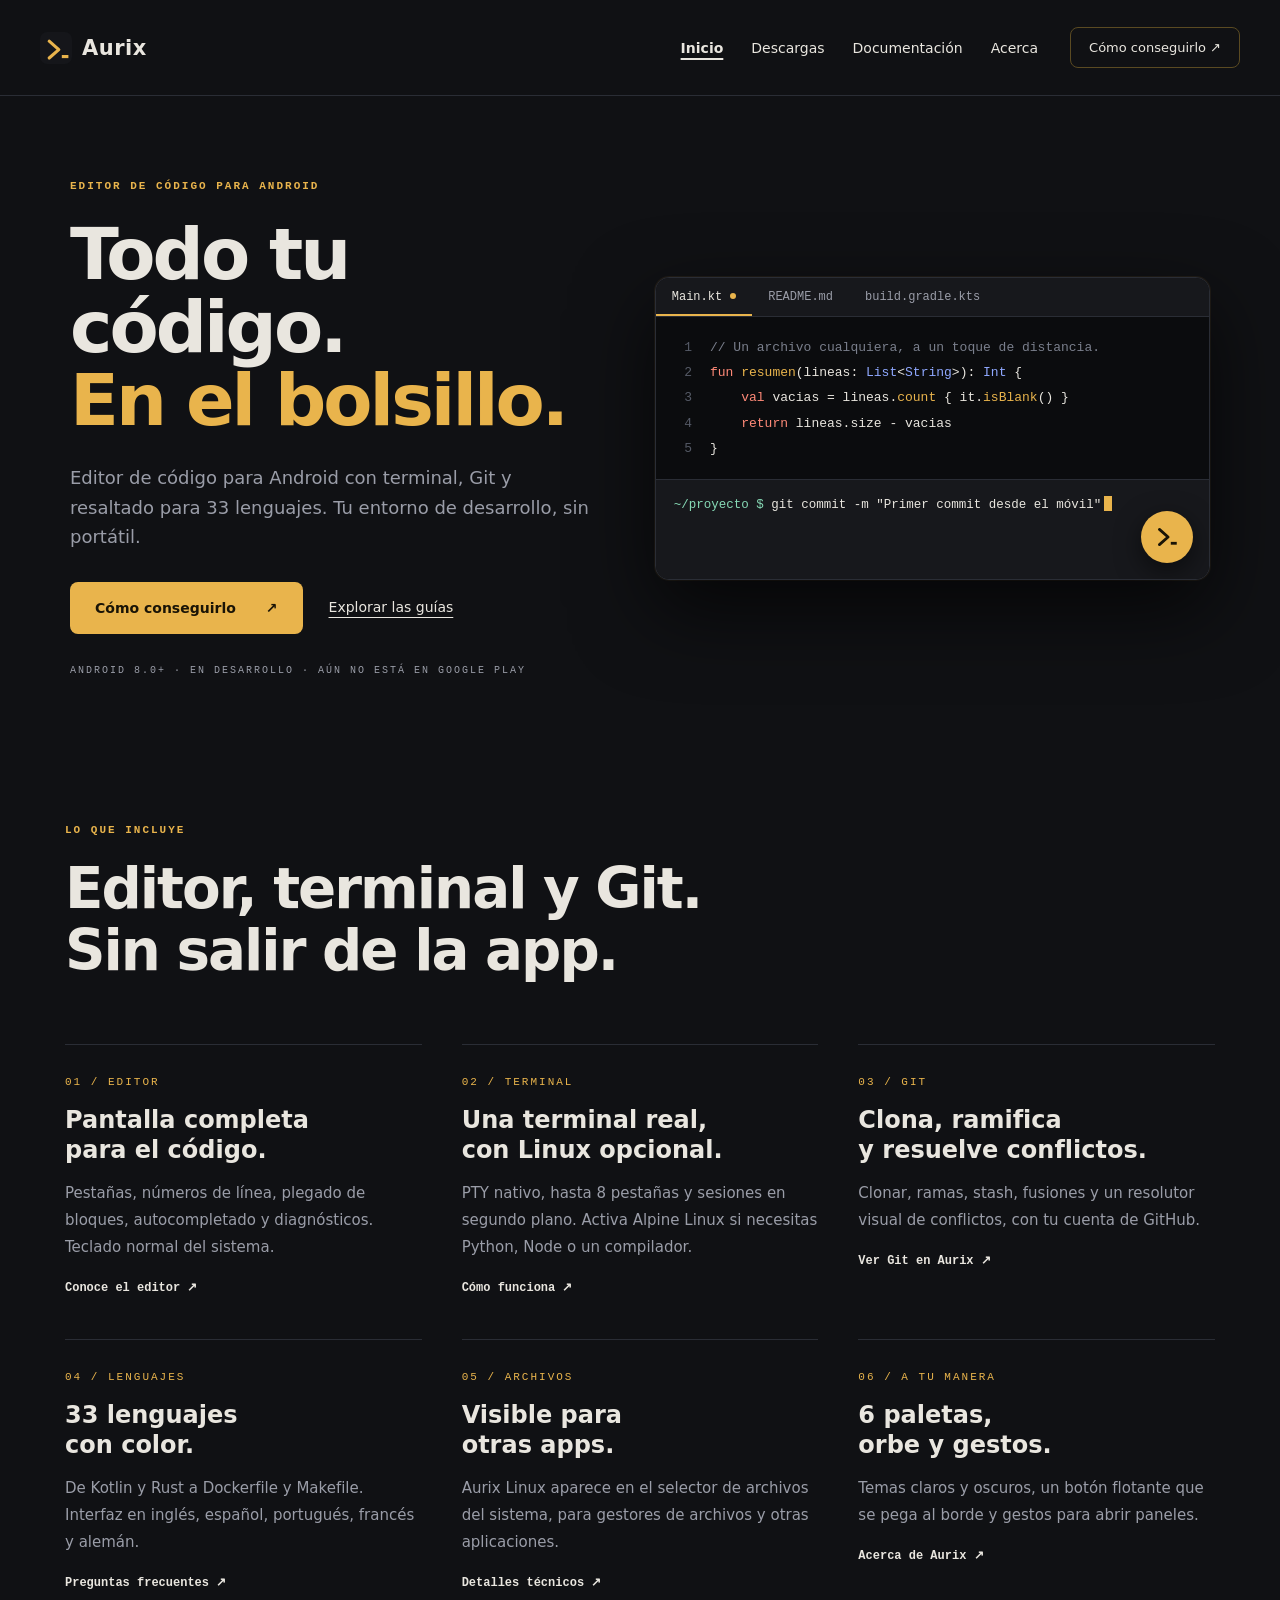
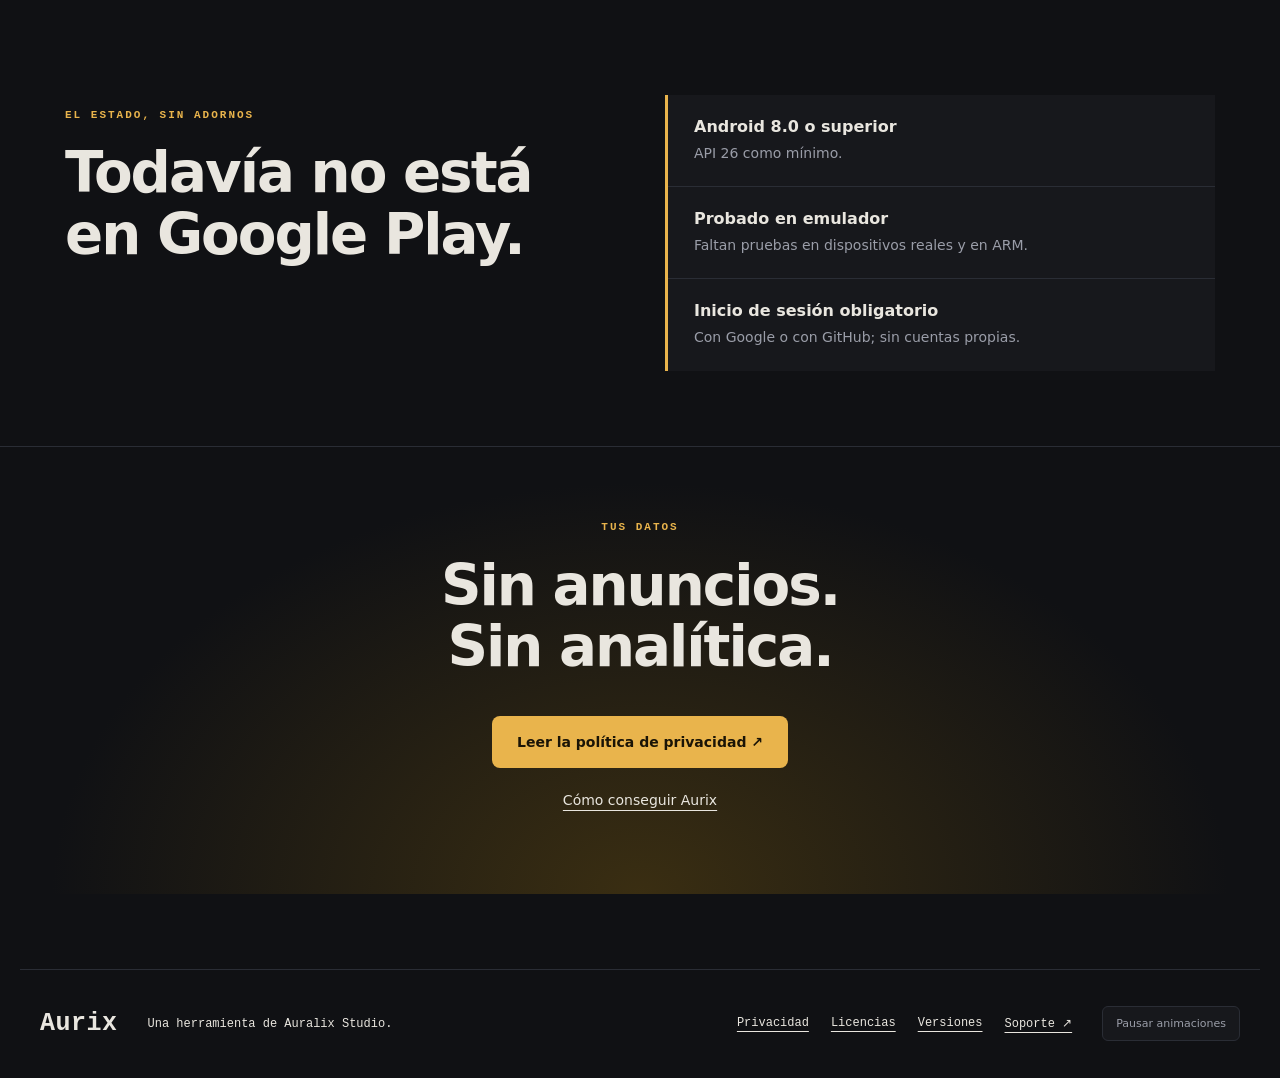
==== index.html @ 5f6d4aba "Web de Aurix: presentación, guías, política de privacidad (es/en) y licencias Co-Authored-By: Claude" ====
<!doctype html><html lang="es"><head><meta charset="utf-8"><meta name="viewport" content="width=device-width,initial-scale=1"><meta name="description" content="Editor de código para Android con terminal, Git y resaltado para 33 lenguajes. Tu entorno de desarrollo, sin portátil."><meta name="theme-color" content="#101114"><meta property="og:title" content="Inicio · Aurix"><meta property="og:description" content="Editor de código para Android con terminal, Git y resaltado para 33 lenguajes. Tu entorno de desarrollo, sin portátil."><meta property="og:type" content="website"><title>Inicio · Aurix</title><link rel="icon" href="assets/mark.svg" type="image/svg+xml"><link rel="stylesheet" href="style.css"><script src="app.js" defer></script><script src="ui.js" defer></script></head><body data-repository="Auralix-Studio/aurix"><a class="skip" href="#content">Ir al contenido</a><header class="header"><a href="index.html" class="brand"><img src="assets/mark.svg" width="32" height="32" alt="">Aurix</a><button class="mobile-menu-btn" aria-label="Menú"><span class="menu-bar"></span><span class="menu-bar"></span><span class="menu-bar"></span></button><nav aria-label="Principal"><a aria-current="page" href="index.html">Inicio</a><a href="downloads.html">Descargas</a><a href="docs.html">Documentación</a><a href="about.html">Acerca</a></nav><a class="header-cta" href="downloads.html">Cómo conseguirlo ↗</a></header><main id="content"><section class="ax-hero"><div><p class="eyebrow">EDITOR DE CÓDIGO PARA ANDROID</p><h1>Todo tu código.<br><span>En el bolsillo.</span></h1><p class="lead">Editor de código para Android con terminal, Git y resaltado para 33 lenguajes. Tu entorno de desarrollo, sin portátil.</p><div class="actions" id="hero-download-actions"><a class="button" href="downloads.html">Cómo conseguirlo <span>↗</span></a><a class="text-link" href="docs.html">Explorar las guías</a></div><p class="micro">ANDROID 8.0+ · EN DESARROLLO · AÚN NO ESTÁ EN GOOGLE PLAY</p></div><div class="ide" role="img" aria-label="Ilustración de la interfaz de Aurix: pestañas, código con colores, terminal y botón flotante"><div class="ide-tabs"><span class="on">Main.kt<i></i></span><span>README.md</span><span>build.gradle.kts</span></div><div class="ide-code"><div class="ln"><b>1</b><code><span class="c">// Un archivo cualquiera, a un toque de distancia.</span></code></div><div class="ln"><b>2</b><code><span class="k">fun</span> <span class="f">resumen</span>(lineas: <span class="t">List</span>&lt;<span class="t">String</span>&gt;): <span class="t">Int</span> {</code></div><div class="ln"><b>3</b><code>    <span class="k">val</span> vacias = lineas.<span class="f">count</span> { it.<span class="f">isBlank</span>() }</code></div><div class="ln"><b>4</b><code>    <span class="k">return</span> lineas.size - vacias</code></div><div class="ln"><b>5</b><code>}</code></div></div><div class="ide-term"><span class="p">~/proyecto $</span> git commit -m "Primer commit desde el móvil"<span class="cursor"></span></div><div class="orb"><svg viewBox="0 0 24 24" width="26" height="26" aria-hidden="true"><path d="M5 5 L13 12 L5 19" fill="none" stroke="currentColor" stroke-width="2.6" stroke-linecap="round" stroke-linejoin="round"/><rect x="15.5" y="16.5" width="5.5" height="2.6" fill="currentColor"/></svg></div></div></section><section class="flux-features ax-features"><div><p class="eyebrow">LO QUE INCLUYE</p><h2>Editor, terminal y Git.<br>Sin salir de la app.</h2></div><a class="feature" href="about.html"><span>01 / EDITOR</span><h3>Pantalla completa<br>para el código.</h3><p>Pestañas, números de línea, plegado de bloques, autocompletado y diagnósticos. Teclado normal del sistema.</p><b>Conoce el editor ↗</b></a><a class="feature" href="architecture.html"><span>02 / TERMINAL</span><h3>Una terminal real,<br>con Linux opcional.</h3><p>PTY nativo, hasta 8 pestañas y sesiones en segundo plano. Activa Alpine Linux si necesitas Python, Node o un compilador.</p><b>Cómo funciona ↗</b></a><a class="feature" href="architecture.html"><span>03 / GIT</span><h3>Clona, ramifica<br>y resuelve conflictos.</h3><p>Clonar, ramas, stash, fusiones y un resolutor visual de conflictos, con tu cuenta de GitHub.</p><b>Ver Git en Aurix ↗</b></a><a class="feature" href="faq.html"><span>04 / LENGUAJES</span><h3>33 lenguajes<br>con color.</h3><p>De Kotlin y Rust a Dockerfile y Makefile. Interfaz en inglés, español, portugués, francés y alemán.</p><b>Preguntas frecuentes ↗</b></a><a class="feature" href="architecture.html"><span>05 / ARCHIVOS</span><h3>Visible para<br>otras apps.</h3><p>Aurix Linux aparece en el selector de archivos del sistema, para gestores de archivos y otras aplicaciones.</p><b>Detalles técnicos ↗</b></a><a class="feature" href="about.html"><span>06 / A TU MANERA</span><h3>6 paletas,<br>orbe y gestos.</h3><p>Temas claros y oscuros, un botón flotante que se pega al borde y gestos para abrir paneles.</p><b>Acerca de Aurix ↗</b></a></section><section class="ax-status"><div><p class="eyebrow">EL ESTADO, SIN ADORNOS</p><h2>Todavía no está en Google Play.</h2></div><ul><li><strong>Android 8.0 o superior</strong><span>API 26 como mínimo.</span></li><li><strong>Probado en emulador</strong><span>Faltan pruebas en dispositivos reales y en ARM.</span></li><li><strong>Inicio de sesión obligatorio</strong><span>Con Google o con GitHub; sin cuentas propias.</span></li></ul></section><section class="flux-end ax-end"><p class="eyebrow">TUS DATOS</p><h2>Sin anuncios.<br>Sin analítica.</h2><a class="button" href="privacy.html">Leer la política de privacidad ↗</a><a class="text-link" href="downloads.html">Cómo conseguir Aurix</a></section></main><footer class="footer"><a class="brand" href="index.html">Aurix</a><p>Una herramienta de Auralix Studio.</p><nav aria-label="Enlaces del pie"><a href="privacy.html">Privacidad</a><a href="license.html">Licencias</a><a href="changelog.html">Versiones</a><a href="https://github.com/Auralix-Studio/aurix/issues">Soporte ↗</a></nav></footer></body></html>
---- style.css ----
*{box-sizing:border-box}html{scroll-behavior:smooth}body{margin:0}a{color:inherit;text-underline-offset:5px}a:focus-visible,summary:focus-visible{outline:3px solid var(--accent);outline-offset:6px}img{max-width:100%}.skip{position:absolute;top:-100px;left:15px;z-index:9}.skip:focus{top:12px;background:var(--paper);padding:12px}.header{max-width:1320px;margin:auto;padding:27px 40px;display:flex;align-items:center;gap:32px}.brand{display:flex;align-items:center;gap:10px;text-decoration:none;font-weight:800;font-size:25px;letter-spacing:-1px}.header nav{display:flex;gap:28px;margin-left:auto}.header nav a{text-decoration:none;font-size:14px}.header nav a[aria-current]{font-weight:800;text-decoration:underline;text-decoration-thickness:2px}.header-cta{font-size:13px;text-decoration:none;padding:12px 18px;border:1px solid var(--line);border-radius:8px}.eyebrow{font:600 11px/1.7 system-ui;letter-spacing:2px}.lead{font-size:19px;line-height:1.65;max-width:570px}.actions{display:flex;align-items:center;gap:26px;flex-wrap:wrap}.button{display:inline-flex;align-items:center;gap:30px;padding:18px 25px;background:var(--accent);color:var(--button-text);text-decoration:none;font-size:14px;font-weight:700}.text-link{font-size:14px;line-height:1.8}.micro{font-size:10px;letter-spacing:2px;margin-top:28px}.footer{max-width:1240px;margin:75px auto 0;padding:35px 20px;border-top:1px solid var(--line);display:flex;align-items:center;gap:30px}.footer p{font-size:12px}.footer nav{margin-left:auto;display:flex;gap:22px;font-size:12px}.doc-layout{max-width:1200px;margin:65px auto 100px;padding:0 30px;display:grid;grid-template-columns:220px minmax(0,1fr);gap:75px}.doc-layout aside{font-size:14px;align-self:start;position:sticky;top:24px}.doc-layout aside nav{display:grid;gap:16px;margin-top:30px}.doc-layout aside a{text-decoration:none;color:var(--muted)}.doc-layout aside [aria-current]{color:var(--accent);font-weight:700}.breadcrumb{font-size:12px;color:var(--muted);margin-bottom:24px}.doc-layout h1{font-size:clamp(38px,5vw,60px);line-height:1.06;letter-spacing:-2px;margin:0 0 35px}.doc-layout p{line-height:1.85;color:var(--muted)}.article-section{padding:12px 0 24px;border-bottom:1px solid var(--line)}.article-section h2{font-size:24px;letter-spacing:-.5px;margin:24px 0 10px}.doc-grid{display:grid;grid-template-columns:1fr 1fr;gap:15px;margin-top:35px}.doc-card{text-decoration:none;padding:28px;border:1px solid var(--line);background:var(--panel)}.doc-card small{color:var(--accent)}.doc-card h2{font-size:22px;margin:22px 0}.doc-card span{font-size:13px}.release-panel{background:var(--panel);padding:30px;border:1px solid var(--line);margin:35px 0}.release-panel h2{font-size:23px;line-height:1.5}.assets{display:grid;gap:12px;margin:25px 0}.assets a{padding:16px;border:1px solid var(--line);border-radius:6px;overflow-wrap:anywhere;font-size:14px}pre{white-space:pre-wrap;overflow-wrap:anywhere;font:14px/1.8 system-ui;color:var(--muted)}.release-entry{padding:25px 0;border-bottom:1px solid var(--line)}.release-entry a{font-size:24px;font-weight:700}noscript{display:block;padding:15px}.doc-layout article{min-width:0}@media(max-width:950px){.header{padding:22px 24px;gap:18px}.header-cta{display:none}.doc-layout{gap:35px;grid-template-columns:180px minmax(0,1fr)}.footer{flex-wrap:wrap}.footer nav{margin-left:0}}@media(max-width:650px){.header{flex-wrap:wrap;padding:20px}.header nav{order:2;width:100%;margin:6px 0 0;justify-content:space-between;gap:12px}.header nav a{font-size:13px}.brand{font-size:23px}.doc-layout{display:flex;flex-direction:column;margin-top:30px;padding:0 20px;gap:35px}.doc-layout aside{position:static;width:100%}.doc-layout aside nav{display:flex;gap:18px;overflow-x:auto;padding:5px 0 15px;margin-top:15px}.doc-layout aside nav a{white-space:nowrap}.doc-grid{grid-template-columns:1fr}.footer{padding:25px 20px;gap:18px;margin-top:45px}.footer nav{flex-wrap:wrap}.lead{font-size:17px}.actions{gap:20px}.release-panel{padding:22px}}@media(prefers-reduced-motion:reduce){html{scroll-behavior:auto}}
[hidden]{display:none!important}.header{position:sticky;top:0;z-index:20;background:var(--paper);transition:box-shadow .25s ease,border-color .25s ease}.header.is-scrolled{box-shadow:0 8px 30px #00000012}.header nav a{position:relative}.header nav a:after{content:"";position:absolute;bottom:-7px;left:0;width:100%;height:2px;background:var(--accent);transform:scaleX(0);transform-origin:left;transition:transform .2s ease}.header nav a:hover:after{transform:scaleX(1)}.button,.header-cta,.doc-card,.feature{transition:translate .25s ease,box-shadow .25s ease,background .25s ease,border-color .25s ease}.button:hover{translate:0 -3px;box-shadow:0 8px 24px #0002}.button span{display:inline-block;transition:translate .2s}.button:hover span{translate:3px -3px}.doc-card:hover{translate:0 -4px;box-shadow:0 12px 30px #0001}.reading-progress{position:fixed;z-index:30;top:0;left:0;width:100%;height:3px;background:var(--accent);transform:scaleX(0);transform-origin:left;pointer-events:none}.back-top{position:fixed;bottom:24px;right:24px;z-index:25;border:1px solid var(--line);background:var(--accent);color:var(--button-text);border-radius:50%;width:44px;height:44px;font-size:24px;cursor:pointer;box-shadow:0 6px 24px #0002}.motion-control,.scene-control{border:1px solid var(--line);border-radius:6px;background:var(--panel);color:var(--muted);font:11px system-ui;padding:10px 13px;cursor:pointer}.motion-control:disabled{cursor:default;opacity:.75}.scene-control{position:absolute;bottom:70px;left:24px;background:#151419d9;border-color:#645248;color:#fff}.footer{flex-wrap:wrap}.doc-search{margin:30px 0}.doc-search label{display:block;font-weight:600;font-size:14px;margin-bottom:12px}.doc-search input{width:100%;padding:16px 18px;border:1px solid var(--line);border-radius:8px;background:var(--panel);color:var(--ink);font:16px system-ui;outline-offset:4px}.doc-search input:focus-visible{outline:2px solid var(--accent)}.search-status{font-size:13px;min-height:1.7em;margin:7px 0}.faq-item{padding:24px 0;border-bottom:1px solid var(--line)}.faq-item summary{cursor:pointer;font-size:21px;line-height:1.5;font-weight:600;padding-right:20px}.faq-item summary::marker{color:var(--accent)}.faq-item[open] p{animation:answer-in .25s ease-out}.on-this-page{display:grid;gap:10px;padding:22px;border-left:3px solid var(--accent);background:var(--panel);margin-bottom:30px;font-size:13px}.on-this-page strong{margin-bottom:5px}.on-this-page a{color:var(--muted);text-decoration:none}.on-this-page a:hover{color:var(--accent)}h2[id]{scroll-margin-top:140px}.checksum-helper{padding:20px 24px;border:1px solid var(--line);border-radius:8px;margin:24px 0}.checksum-helper p{margin-top:0;font-size:14px}.checksum-helper code{display:block;font-size:13px;overflow-wrap:anywhere;margin-bottom:15px}.checksum-helper button{padding:10px 14px;background:var(--accent);color:var(--button-text);border:0;border-radius:5px;cursor:pointer}.checksum-helper span{font-size:12px;margin-left:12px}.paper,.mk-story>div,.steps li,.help-band,.cinema,.feature,.flux-end,.doc-card,.article-section{transition:opacity .65s ease var(--reveal-delay,0ms),translate .65s cubic-bezier(.2,.65,.3,1) var(--reveal-delay,0ms)}.reveal-pending{opacity:0;translate:0 22px}.paper.reveal-pending{translate:none}.motion-paused *{animation-play-state:paused!important}@keyframes answer-in{from{opacity:0;translate:0 -5px}to{opacity:1;translate:0 0}}@media(hover:hover){.feature:hover{translate:0 -4px}}@media(max-width:650px){.back-top{right:16px;bottom:16px}.scene-control{font-size:9px;left:14px;bottom:96px;padding:7px 9px}.faq-item summary{font-size:18px}.header{position:relative}h2[id]{scroll-margin-top:25px}.checksum-helper{padding:18px}.footer .motion-control{margin-top:5px}}@media(prefers-reduced-motion:reduce){*,*:before,*:after{animation:none!important;transition:none!important;scroll-behavior:auto!important}.reveal-pending{opacity:1;translate:none}.reading-progress{transition:none}}@media print{.reveal-pending{opacity:1;translate:none}.back-top,.reading-progress,.motion-control,.scene-control{display:none!important}.header{position:static}}/* Flux: slow cinema lighting, a signal pulse and playback-inspired movement. */
.mobile-menu-btn{display:none;background:0 0;border:0;padding:8px;cursor:pointer;z-index:21}.menu-bar{display:block;width:24px;height:2px;background:var(--ink);margin:5px 0;transition:.3s}.nav-overlay{display:none;position:fixed;inset:0;background:#0009;opacity:0;transition:opacity .3s;z-index:19}.nav-drawer-header{display:none}@media(max-width:950px){.mobile-menu-btn{display:block}.header nav{position:fixed;top:0;right:0;width:280px;height:100vh;background:var(--paper);flex-direction:column;padding:24px;translate:100% 0;transition:translate .3s ease;z-index:20;margin:0;gap:20px}.header nav.nav-open{translate:0 0}.nav-drawer-header{display:flex;justify-content:space-between;align-items:center;width:100%;margin-bottom:20px;border-bottom:1px solid var(--line);padding-bottom:15px}.nav-close-btn{background:0 0;border:0;font-size:24px;cursor:pointer;color:var(--ink)}.mobile-menu-btn.open .menu-bar:nth-child(1){transform:translateY(7px) rotate(45deg)}.mobile-menu-btn.open .menu-bar:nth-child(2){opacity:0}.mobile-menu-btn.open .menu-bar:nth-child(3){transform:translateY(-7px) rotate(-45deg)}}
.btn-meta{font-weight:400;font-size:12px;opacity:.8;display:block;margin-top:2px}
.table-wrap{overflow-x:auto;margin:1.5rem 0;border:1px solid var(--line);border-radius:12px;background:var(--panel)}table{width:100%;border-collapse:collapse;font-size:14px}th,td{text-align:left;padding:14px 18px;border-bottom:1px solid var(--line);vertical-align:middle}tr:last-child td{border-bottom:none}th{font-weight:600;font-size:12px;text-transform:uppercase;letter-spacing:1px;color:var(--muted)}.file{font-family:monospace;font-size:13px}.size{color:var(--muted)}

/* Aurix: Noche (fondo casi negro, ámbar #E9B44C). Colores de sintaxis de la paleta Noche de la app. */
:root{color-scheme:dark;--paper:#101114;--panel:#17181C;--ink:#E9E6DF;--muted:#9A9DA8;--accent:#E9B44C;--button-text:#1A1406;--line:#2A2D35;--syn-k:#FF8A78;--syn-s:#86D9B5;--syn-f:#E9B44C;--syn-t:#8FA8FF;--syn-c:#7A7F8C;--mono:ui-monospace,"Cascadia Mono","SF Mono",Menlo,Consolas,monospace}
body{background:var(--paper);color:var(--ink);font-family:system-ui,-apple-system,"Segoe UI",Roboto,sans-serif}
.header{border-bottom:1px solid var(--line)}
.header .brand{font-size:21px;letter-spacing:.5px}
.header-cta{border-color:#5a4a22}
.eyebrow{font-family:var(--mono);color:var(--accent)}
.button{border-radius:8px}
.doc-layout h1{font-weight:650}
.doc-layout aside .eyebrow{color:var(--accent)}
.footer{font-family:var(--mono)}
.footer .brand{letter-spacing:.5px}
.doc-card{border-radius:10px}
.doc-card:hover{border-color:var(--accent)}
.lang-title{font-size:30px;margin-top:60px;padding-top:30px;border-top:1px solid var(--line)}
.release-panel{border-radius:10px}

/* Portada */
.ax-hero{max-width:1200px;margin:0 auto;padding:70px 30px 45px;display:grid;grid-template-columns:minmax(0,1fr) minmax(0,1.05fr);gap:56px;align-items:center}
.ax-hero h1{font-size:clamp(46px,5.6vw,80px);font-weight:650;line-height:1.02;letter-spacing:-3px;margin:22px 0 26px}
.ax-hero h1 span{color:var(--accent)}
.ax-hero .lead{color:var(--muted);font-size:18px}
.ax-hero .actions{margin-top:30px}
.ax-hero .micro{font-family:var(--mono);color:var(--muted);line-height:1.8}
.ide{position:relative;border:1px solid var(--line);border-radius:14px;background:#0B0C0E;overflow:hidden;box-shadow:0 30px 80px #000a,0 0 0 1px #e9b44c14}
.ide-tabs{display:flex;background:var(--panel);border-bottom:1px solid var(--line);font:12px var(--mono);overflow:hidden}
.ide-tabs span{padding:12px 16px;color:var(--muted);position:relative;white-space:nowrap}
.ide-tabs .on{color:var(--ink)}
.ide-tabs .on:after{content:"";position:absolute;left:0;right:0;bottom:0;height:2px;background:var(--accent)}
.ide-tabs i{display:inline-block;width:6px;height:6px;border-radius:50%;background:var(--accent);margin-left:8px;vertical-align:1px}
.ide-code{padding:18px 0;font:13px/1.95 var(--mono);overflow-x:auto}
.ln{display:flex;gap:18px;padding:0 18px;min-width:max-content}
.ln b{color:#555a66;font-weight:400;width:1.4em;text-align:right;user-select:none}
.ln code{white-space:pre;font:inherit;color:var(--ink)}
.ide .k{color:var(--syn-k)}.ide .s{color:var(--syn-s)}.ide .f{color:var(--syn-f)}.ide .t{color:var(--syn-t)}.ide .c{color:var(--syn-c)}
.ide-term{border-top:1px solid var(--line);padding:15px 18px 62px;font:12.5px/1.7 var(--mono);background:var(--panel);overflow-wrap:anywhere}
.ide-term .p{color:var(--syn-s)}
.cursor{display:inline-block;width:8px;height:15px;background:var(--accent);margin-left:3px;vertical-align:-3px;animation:ax-blink 1.1s steps(1) infinite}
.orb{position:absolute;right:16px;bottom:16px;width:52px;height:52px;border-radius:50%;background:var(--accent);color:#1A1406;display:grid;place-items:center;box-shadow:0 8px 26px #0008}
@keyframes ax-blink{50%{opacity:0}}
.ax-hero h1,.ax-hero .lead,.ax-hero .actions{animation:ax-arrive .9s cubic-bezier(.2,.65,.3,1) both}
.ax-hero .lead{animation-delay:.1s}.ax-hero .actions{animation-delay:.2s}
@keyframes ax-arrive{from{opacity:0;translate:0 20px}to{opacity:1;translate:0 0}}

.ax-features{max-width:1200px;margin:0 auto;padding:75px 25px;display:grid;grid-template-columns:repeat(3,1fr);gap:44px 40px}
.ax-features>div{grid-column:1/-1}
.ax-features h2,.ax-end h2,.ax-status h2{font-size:clamp(36px,4.4vw,58px);line-height:1.1;font-weight:650;letter-spacing:-2px;margin:18px 0}
.feature{border-top:1px solid var(--line);padding-top:25px;text-decoration:none}
.feature>span{font:11px var(--mono);letter-spacing:2px;color:var(--accent)}
.feature h3{font-size:24px;font-weight:600;line-height:1.25;margin:16px 0 12px}
.feature p{font-size:15px;line-height:1.8;color:var(--muted)}
.feature b{font-size:12px;font-weight:600;font-family:var(--mono)}
.feature:hover{border-color:var(--accent)}
.ax-status{max-width:1200px;margin:0 auto;padding:30px 25px 75px;display:grid;grid-template-columns:1fr 1fr;gap:50px;align-items:start}
.ax-status ul{list-style:none;margin:0;padding:0;border-left:3px solid var(--accent);background:var(--panel)}
.ax-status li{padding:22px 26px;border-bottom:1px solid var(--line);display:grid;gap:6px}
.ax-status li:last-child{border-bottom:0}
.ax-status li span{color:var(--muted);font-size:14px;line-height:1.6}
.ax-end{padding:60px 30px 80px;text-align:center;background:radial-gradient(ellipse at 50% 100%,#3a2e12,transparent 65%);border-top:1px solid var(--line)}
.ax-end .button{margin:20px}
.ax-end .text-link{display:block}

@media(max-width:950px){.ax-hero{grid-template-columns:1fr;gap:44px;padding-top:50px}.ax-status{grid-template-columns:1fr;gap:30px}.ax-features{grid-template-columns:1fr 1fr}}
@media(max-width:650px){.ax-hero{padding:38px 20px 30px}.ax-hero h1{font-size:50px;letter-spacing:-2px}.ide-code{font-size:11.5px}.ax-features{grid-template-columns:1fr;padding:50px 22px;gap:35px}.ax-features h2,.ax-status h2,.ax-end h2{font-size:40px}.ax-status{padding:10px 22px 50px}.ax-end{padding:40px 20px 60px}}
@media(prefers-reduced-motion:reduce){.ax-hero h1,.ax-hero .lead,.ax-hero .actions{animation:none}}
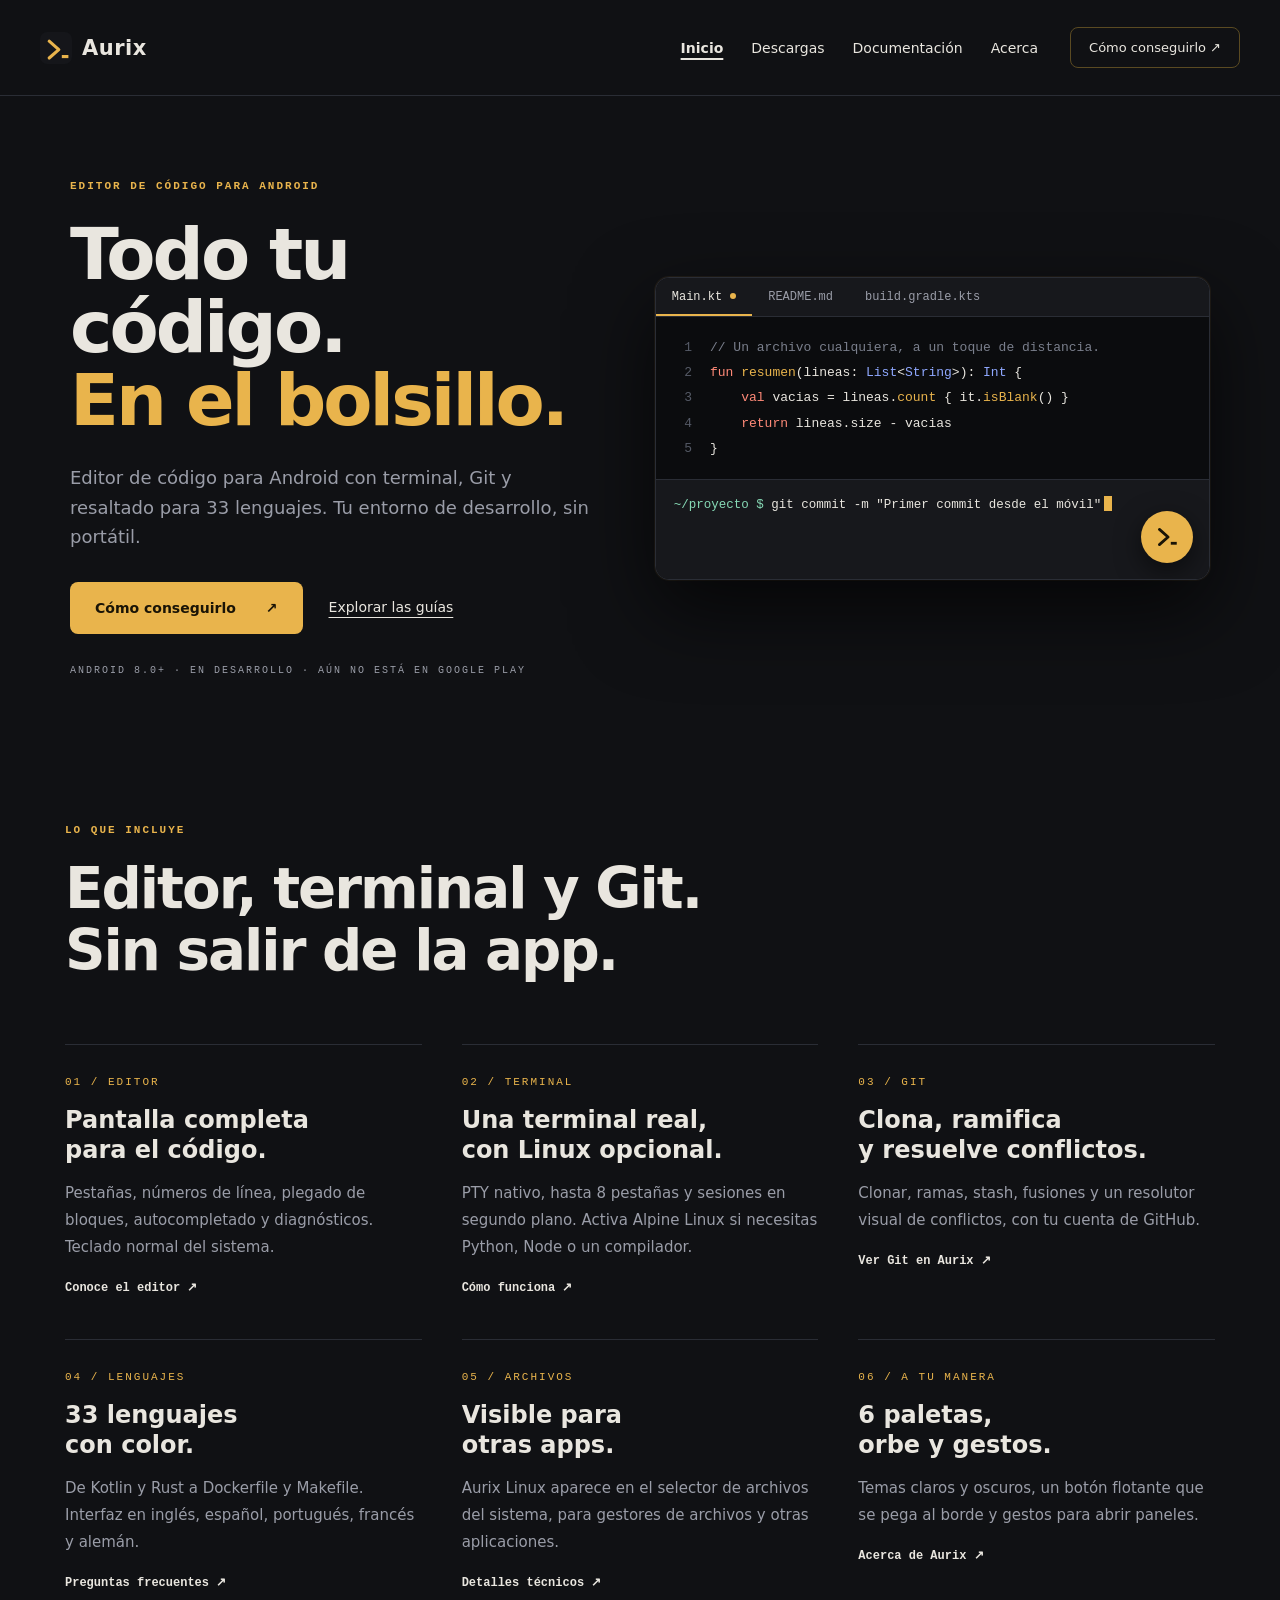
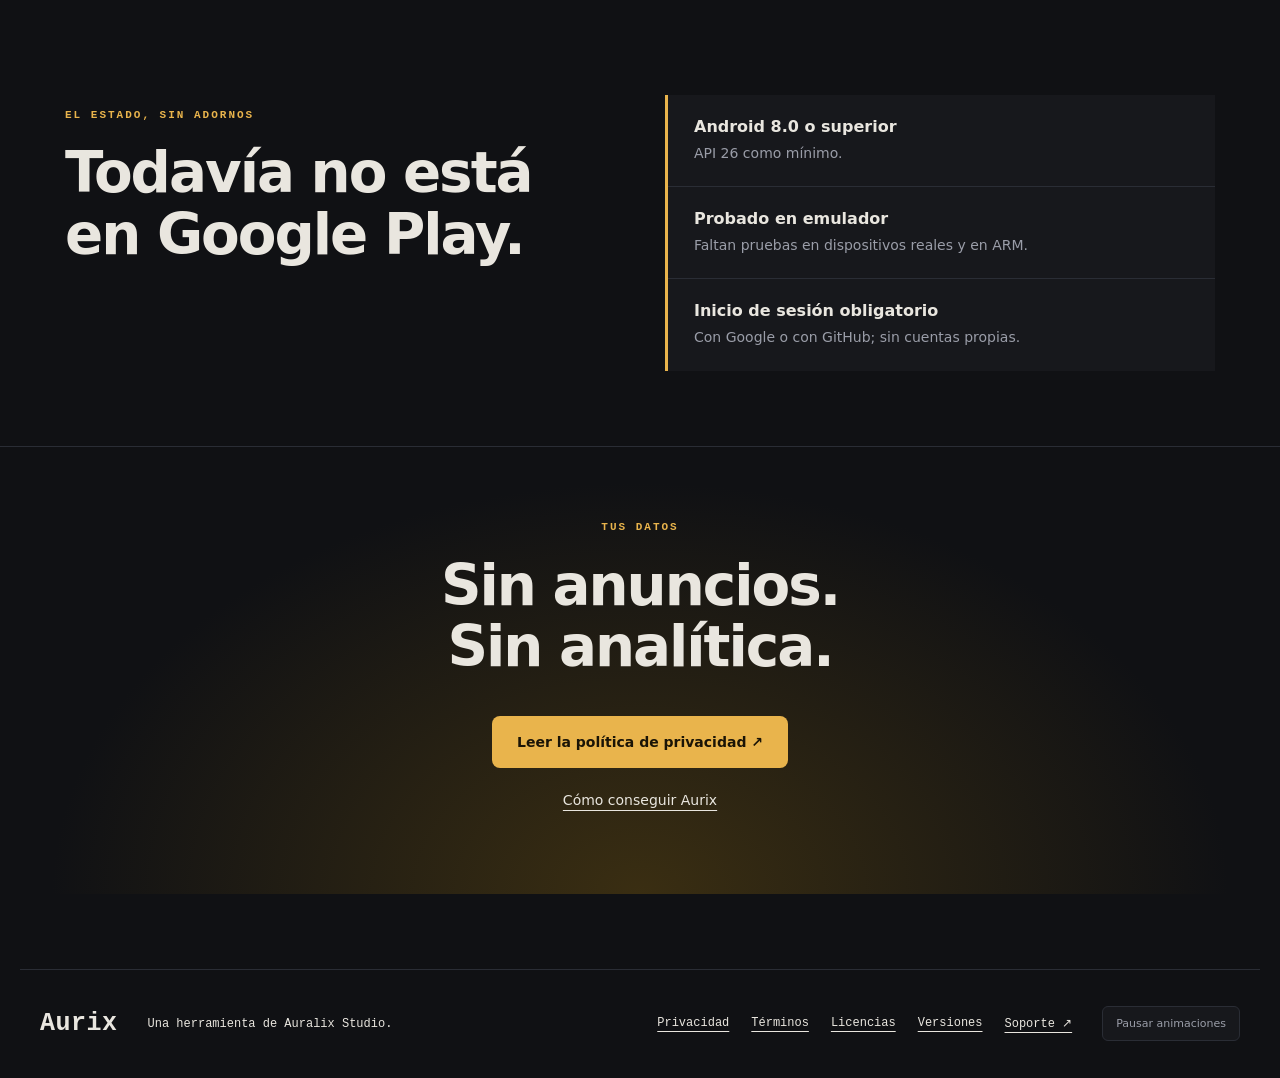
==== commit 8b43700a: "Web de Aurix: página de Términos y condiciones, privacidad actualizada (fuente única en la app) Los " ====
--- a/index.html
+++ b/index.html
@@ -1 +1 @@
-<!doctype html><html lang="es"><head><meta charset="utf-8"><meta name="viewport" content="width=device-width,initial-scale=1"><meta name="description" content="Editor de código para Android con terminal, Git y resaltado para 33 lenguajes. Tu entorno de desarrollo, sin portátil."><meta name="theme-color" content="#101114"><meta property="og:title" content="Inicio · Aurix"><meta property="og:description" content="Editor de código para Android con terminal, Git y resaltado para 33 lenguajes. Tu entorno de desarrollo, sin portátil."><meta property="og:type" content="website"><title>Inicio · Aurix</title><link rel="icon" href="assets/mark.svg" type="image/svg+xml"><link rel="stylesheet" href="style.css"><script src="app.js" defer></script><script src="ui.js" defer></script></head><body data-repository="Auralix-Studio/aurix"><a class="skip" href="#content">Ir al contenido</a><header class="header"><a href="index.html" class="brand"><img src="assets/mark.svg" width="32" height="32" alt="">Aurix</a><button class="mobile-menu-btn" aria-label="Menú"><span class="menu-bar"></span><span class="menu-bar"></span><span class="menu-bar"></span></button><nav aria-label="Principal"><a aria-current="page" href="index.html">Inicio</a><a href="downloads.html">Descargas</a><a href="docs.html">Documentación</a><a href="about.html">Acerca</a></nav><a class="header-cta" href="downloads.html">Cómo conseguirlo ↗</a></header><main id="content"><section class="ax-hero"><div><p class="eyebrow">EDITOR DE CÓDIGO PARA ANDROID</p><h1>Todo tu código.<br><span>En el bolsillo.</span></h1><p class="lead">Editor de código para Android con terminal, Git y resaltado para 33 lenguajes. Tu entorno de desarrollo, sin portátil.</p><div class="actions" id="hero-download-actions"><a class="button" href="downloads.html">Cómo conseguirlo <span>↗</span></a><a class="text-link" href="docs.html">Explorar las guías</a></div><p class="micro">ANDROID 8.0+ · EN DESARROLLO · AÚN NO ESTÁ EN GOOGLE PLAY</p></div><div class="ide" role="img" aria-label="Ilustración de la interfaz de Aurix: pestañas, código con colores, terminal y botón flotante"><div class="ide-tabs"><span class="on">Main.kt<i></i></span><span>README.md</span><span>build.gradle.kts</span></div><div class="ide-code"><div class="ln"><b>1</b><code><span class="c">// Un archivo cualquiera, a un toque de distancia.</span></code></div><div class="ln"><b>2</b><code><span class="k">fun</span> <span class="f">resumen</span>(lineas: <span class="t">List</span>&lt;<span class="t">String</span>&gt;): <span class="t">Int</span> {</code></div><div class="ln"><b>3</b><code>    <span class="k">val</span> vacias = lineas.<span class="f">count</span> { it.<span class="f">isBlank</span>() }</code></div><div class="ln"><b>4</b><code>    <span class="k">return</span> lineas.size - vacias</code></div><div class="ln"><b>5</b><code>}</code></div></div><div class="ide-term"><span class="p">~/proyecto $</span> git commit -m "Primer commit desde el móvil"<span class="cursor"></span></div><div class="orb"><svg viewBox="0 0 24 24" width="26" height="26" aria-hidden="true"><path d="M5 5 L13 12 L5 19" fill="none" stroke="currentColor" stroke-width="2.6" stroke-linecap="round" stroke-linejoin="round"/><rect x="15.5" y="16.5" width="5.5" height="2.6" fill="currentColor"/></svg></div></div></section><section class="flux-features ax-features"><div><p class="eyebrow">LO QUE INCLUYE</p><h2>Editor, terminal y Git.<br>Sin salir de la app.</h2></div><a class="feature" href="about.html"><span>01 / EDITOR</span><h3>Pantalla completa<br>para el código.</h3><p>Pestañas, números de línea, plegado de bloques, autocompletado y diagnósticos. Teclado normal del sistema.</p><b>Conoce el editor ↗</b></a><a class="feature" href="architecture.html"><span>02 / TERMINAL</span><h3>Una terminal real,<br>con Linux opcional.</h3><p>PTY nativo, hasta 8 pestañas y sesiones en segundo plano. Activa Alpine Linux si necesitas Python, Node o un compilador.</p><b>Cómo funciona ↗</b></a><a class="feature" href="architecture.html"><span>03 / GIT</span><h3>Clona, ramifica<br>y resuelve conflictos.</h3><p>Clonar, ramas, stash, fusiones y un resolutor visual de conflictos, con tu cuenta de GitHub.</p><b>Ver Git en Aurix ↗</b></a><a class="feature" href="faq.html"><span>04 / LENGUAJES</span><h3>33 lenguajes<br>con color.</h3><p>De Kotlin y Rust a Dockerfile y Makefile. Interfaz en inglés, español, portugués, francés y alemán.</p><b>Preguntas frecuentes ↗</b></a><a class="feature" href="architecture.html"><span>05 / ARCHIVOS</span><h3>Visible para<br>otras apps.</h3><p>Aurix Linux aparece en el selector de archivos del sistema, para gestores de archivos y otras aplicaciones.</p><b>Detalles técnicos ↗</b></a><a class="feature" href="about.html"><span>06 / A TU MANERA</span><h3>6 paletas,<br>orbe y gestos.</h3><p>Temas claros y oscuros, un botón flotante que se pega al borde y gestos para abrir paneles.</p><b>Acerca de Aurix ↗</b></a></section><section class="ax-status"><div><p class="eyebrow">EL ESTADO, SIN ADORNOS</p><h2>Todavía no está en Google Play.</h2></div><ul><li><strong>Android 8.0 o superior</strong><span>API 26 como mínimo.</span></li><li><strong>Probado en emulador</strong><span>Faltan pruebas en dispositivos reales y en ARM.</span></li><li><strong>Inicio de sesión obligatorio</strong><span>Con Google o con GitHub; sin cuentas propias.</span></li></ul></section><section class="flux-end ax-end"><p class="eyebrow">TUS DATOS</p><h2>Sin anuncios.<br>Sin analítica.</h2><a class="button" href="privacy.html">Leer la política de privacidad ↗</a><a class="text-link" href="downloads.html">Cómo conseguir Aurix</a></section></main><footer class="footer"><a class="brand" href="index.html">Aurix</a><p>Una herramienta de Auralix Studio.</p><nav aria-label="Enlaces del pie"><a href="privacy.html">Privacidad</a><a href="license.html">Licencias</a><a href="changelog.html">Versiones</a><a href="https://github.com/Auralix-Studio/aurix/issues">Soporte ↗</a></nav></footer></body></html>+<!doctype html><html lang="es"><head><meta charset="utf-8"><meta name="viewport" content="width=device-width,initial-scale=1"><meta name="description" content="Editor de código para Android con terminal, Git y resaltado para 33 lenguajes. Tu entorno de desarrollo, sin portátil."><meta name="theme-color" content="#101114"><meta property="og:title" content="Inicio · Aurix"><meta property="og:description" content="Editor de código para Android con terminal, Git y resaltado para 33 lenguajes. Tu entorno de desarrollo, sin portátil."><meta property="og:type" content="website"><title>Inicio · Aurix</title><link rel="icon" href="assets/mark.svg" type="image/svg+xml"><link rel="stylesheet" href="style.css"><script src="app.js" defer></script><script src="ui.js" defer></script></head><body data-repository="Auralix-Studio/aurix"><a class="skip" href="#content">Ir al contenido</a><header class="header"><a href="index.html" class="brand"><img src="assets/mark.svg" width="32" height="32" alt="">Aurix</a><button class="mobile-menu-btn" aria-label="Menú"><span class="menu-bar"></span><span class="menu-bar"></span><span class="menu-bar"></span></button><nav aria-label="Principal"><a aria-current="page" href="index.html">Inicio</a><a href="downloads.html">Descargas</a><a href="docs.html">Documentación</a><a href="about.html">Acerca</a></nav><a class="header-cta" href="downloads.html">Cómo conseguirlo ↗</a></header><main id="content"><section class="ax-hero"><div><p class="eyebrow">EDITOR DE CÓDIGO PARA ANDROID</p><h1>Todo tu código.<br><span>En el bolsillo.</span></h1><p class="lead">Editor de código para Android con terminal, Git y resaltado para 33 lenguajes. Tu entorno de desarrollo, sin portátil.</p><div class="actions" id="hero-download-actions"><a class="button" href="downloads.html">Cómo conseguirlo <span>↗</span></a><a class="text-link" href="docs.html">Explorar las guías</a></div><p class="micro">ANDROID 8.0+ · EN DESARROLLO · AÚN NO ESTÁ EN GOOGLE PLAY</p></div><div class="ide" role="img" aria-label="Ilustración de la interfaz de Aurix: pestañas, código con colores, terminal y botón flotante"><div class="ide-tabs"><span class="on">Main.kt<i></i></span><span>README.md</span><span>build.gradle.kts</span></div><div class="ide-code"><div class="ln"><b>1</b><code><span class="c">// Un archivo cualquiera, a un toque de distancia.</span></code></div><div class="ln"><b>2</b><code><span class="k">fun</span> <span class="f">resumen</span>(lineas: <span class="t">List</span>&lt;<span class="t">String</span>&gt;): <span class="t">Int</span> {</code></div><div class="ln"><b>3</b><code>    <span class="k">val</span> vacias = lineas.<span class="f">count</span> { it.<span class="f">isBlank</span>() }</code></div><div class="ln"><b>4</b><code>    <span class="k">return</span> lineas.size - vacias</code></div><div class="ln"><b>5</b><code>}</code></div></div><div class="ide-term"><span class="p">~/proyecto $</span> git commit -m "Primer commit desde el móvil"<span class="cursor"></span></div><div class="orb"><svg viewBox="0 0 24 24" width="26" height="26" aria-hidden="true"><path d="M5 5 L13 12 L5 19" fill="none" stroke="currentColor" stroke-width="2.6" stroke-linecap="round" stroke-linejoin="round"/><rect x="15.5" y="16.5" width="5.5" height="2.6" fill="currentColor"/></svg></div></div></section><section class="flux-features ax-features"><div><p class="eyebrow">LO QUE INCLUYE</p><h2>Editor, terminal y Git.<br>Sin salir de la app.</h2></div><a class="feature" href="about.html"><span>01 / EDITOR</span><h3>Pantalla completa<br>para el código.</h3><p>Pestañas, números de línea, plegado de bloques, autocompletado y diagnósticos. Teclado normal del sistema.</p><b>Conoce el editor ↗</b></a><a class="feature" href="architecture.html"><span>02 / TERMINAL</span><h3>Una terminal real,<br>con Linux opcional.</h3><p>PTY nativo, hasta 8 pestañas y sesiones en segundo plano. Activa Alpine Linux si necesitas Python, Node o un compilador.</p><b>Cómo funciona ↗</b></a><a class="feature" href="architecture.html"><span>03 / GIT</span><h3>Clona, ramifica<br>y resuelve conflictos.</h3><p>Clonar, ramas, stash, fusiones y un resolutor visual de conflictos, con tu cuenta de GitHub.</p><b>Ver Git en Aurix ↗</b></a><a class="feature" href="faq.html"><span>04 / LENGUAJES</span><h3>33 lenguajes<br>con color.</h3><p>De Kotlin y Rust a Dockerfile y Makefile. Interfaz en inglés, español, portugués, francés y alemán.</p><b>Preguntas frecuentes ↗</b></a><a class="feature" href="architecture.html"><span>05 / ARCHIVOS</span><h3>Visible para<br>otras apps.</h3><p>Aurix Linux aparece en el selector de archivos del sistema, para gestores de archivos y otras aplicaciones.</p><b>Detalles técnicos ↗</b></a><a class="feature" href="about.html"><span>06 / A TU MANERA</span><h3>6 paletas,<br>orbe y gestos.</h3><p>Temas claros y oscuros, un botón flotante que se pega al borde y gestos para abrir paneles.</p><b>Acerca de Aurix ↗</b></a></section><section class="ax-status"><div><p class="eyebrow">EL ESTADO, SIN ADORNOS</p><h2>Todavía no está en Google Play.</h2></div><ul><li><strong>Android 8.0 o superior</strong><span>API 26 como mínimo.</span></li><li><strong>Probado en emulador</strong><span>Faltan pruebas en dispositivos reales y en ARM.</span></li><li><strong>Inicio de sesión obligatorio</strong><span>Con Google o con GitHub; sin cuentas propias.</span></li></ul></section><section class="flux-end ax-end"><p class="eyebrow">TUS DATOS</p><h2>Sin anuncios.<br>Sin analítica.</h2><a class="button" href="privacy.html">Leer la política de privacidad ↗</a><a class="text-link" href="downloads.html">Cómo conseguir Aurix</a></section></main><footer class="footer"><a class="brand" href="index.html">Aurix</a><p>Una herramienta de Auralix Studio.</p><nav aria-label="Enlaces del pie"><a href="privacy.html">Privacidad</a><a href="terms.html">Términos</a><a href="license.html">Licencias</a><a href="changelog.html">Versiones</a><a href="https://github.com/Auralix-Studio/aurix/issues">Soporte ↗</a></nav></footer></body></html>
--- a/style.css
+++ b/style.css
@@ -69,3 +69,4 @@
 @media(max-width:950px){.ax-hero{grid-template-columns:1fr;gap:44px;padding-top:50px}.ax-status{grid-template-columns:1fr;gap:30px}.ax-features{grid-template-columns:1fr 1fr}}
 @media(max-width:650px){.ax-hero{padding:38px 20px 30px}.ax-hero h1{font-size:50px;letter-spacing:-2px}.ide-code{font-size:11.5px}.ax-features{grid-template-columns:1fr;padding:50px 22px;gap:35px}.ax-features h2,.ax-status h2,.ax-end h2{font-size:40px}.ax-status{padding:10px 22px 50px}.ax-end{padding:40px 20px 60px}}
 @media(prefers-reduced-motion:reduce){.ax-hero h1,.ax-hero .lead,.ax-hero .actions{animation:none}}
+.article-section ul{margin:0 0 1em;padding-left:1.3em;color:var(--muted)}.article-section li{line-height:1.8;margin:.35em 0}.article-section li::marker{color:var(--accent)}
